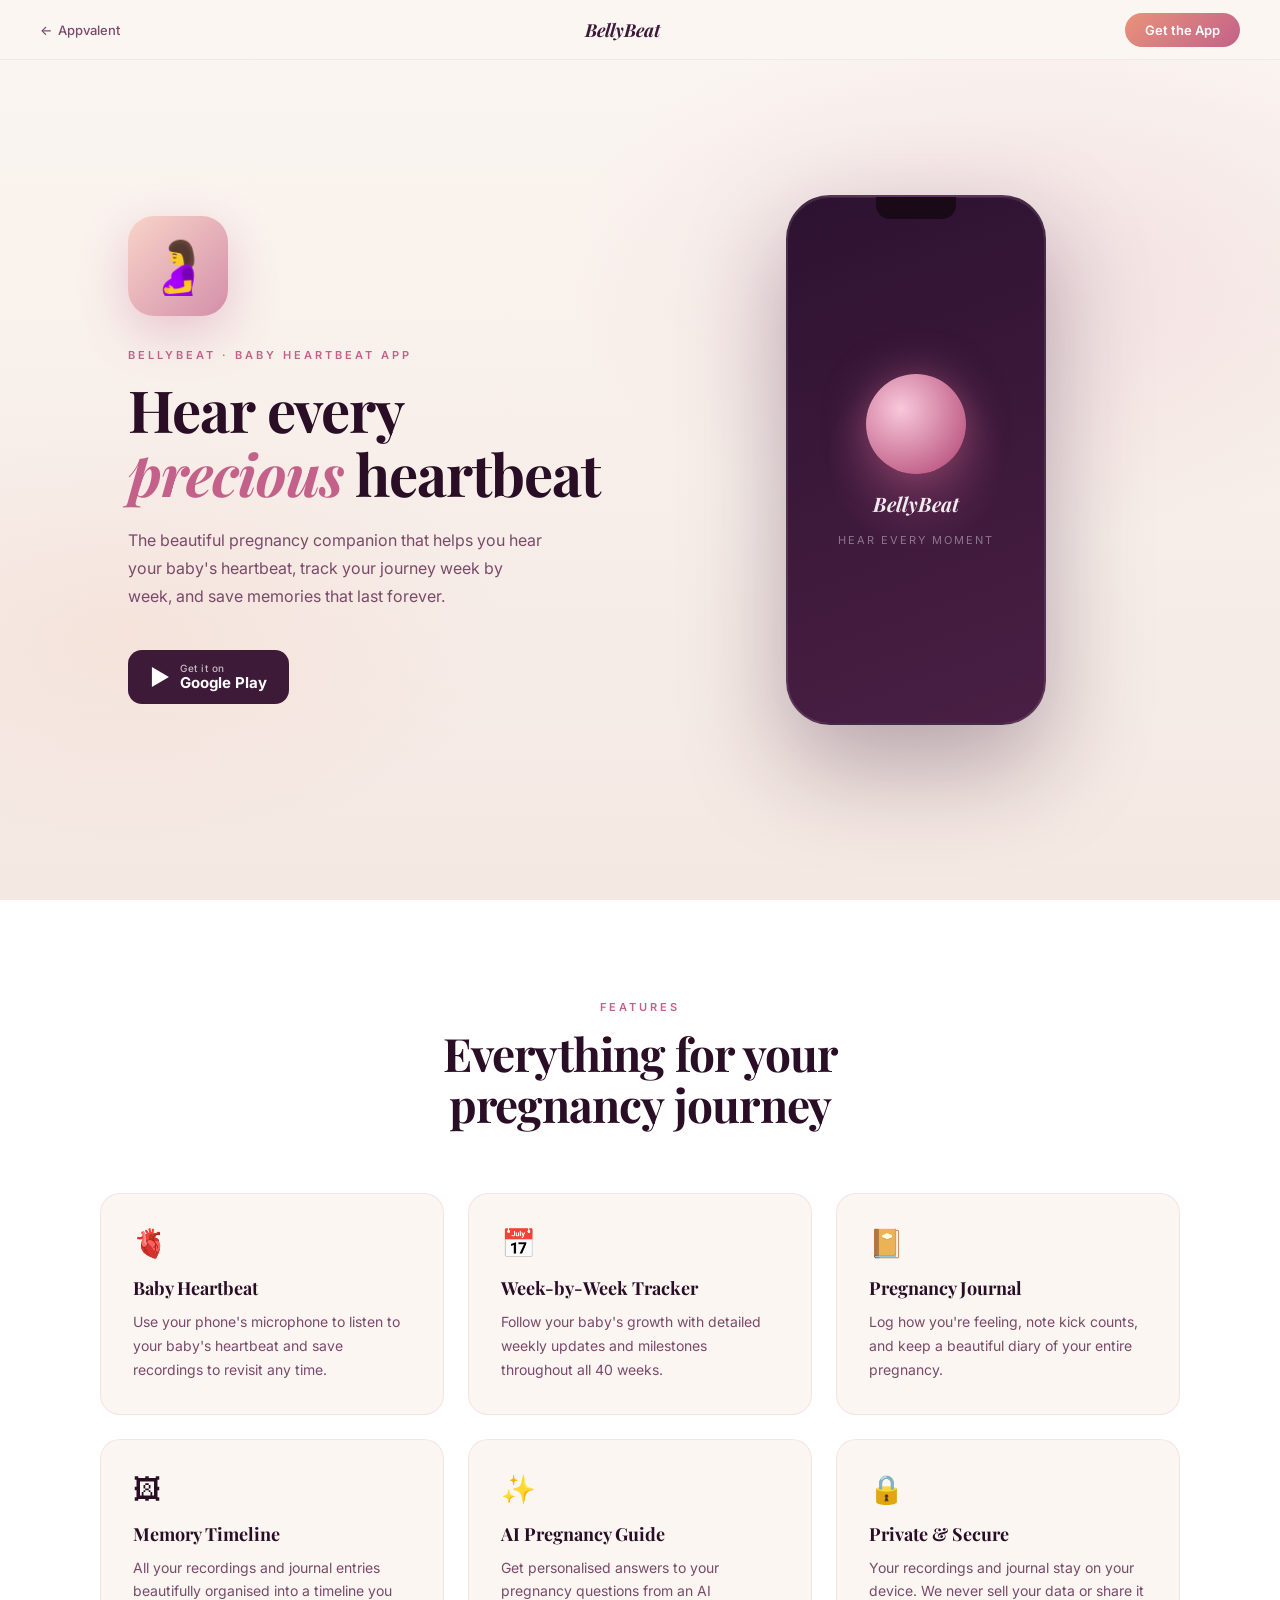
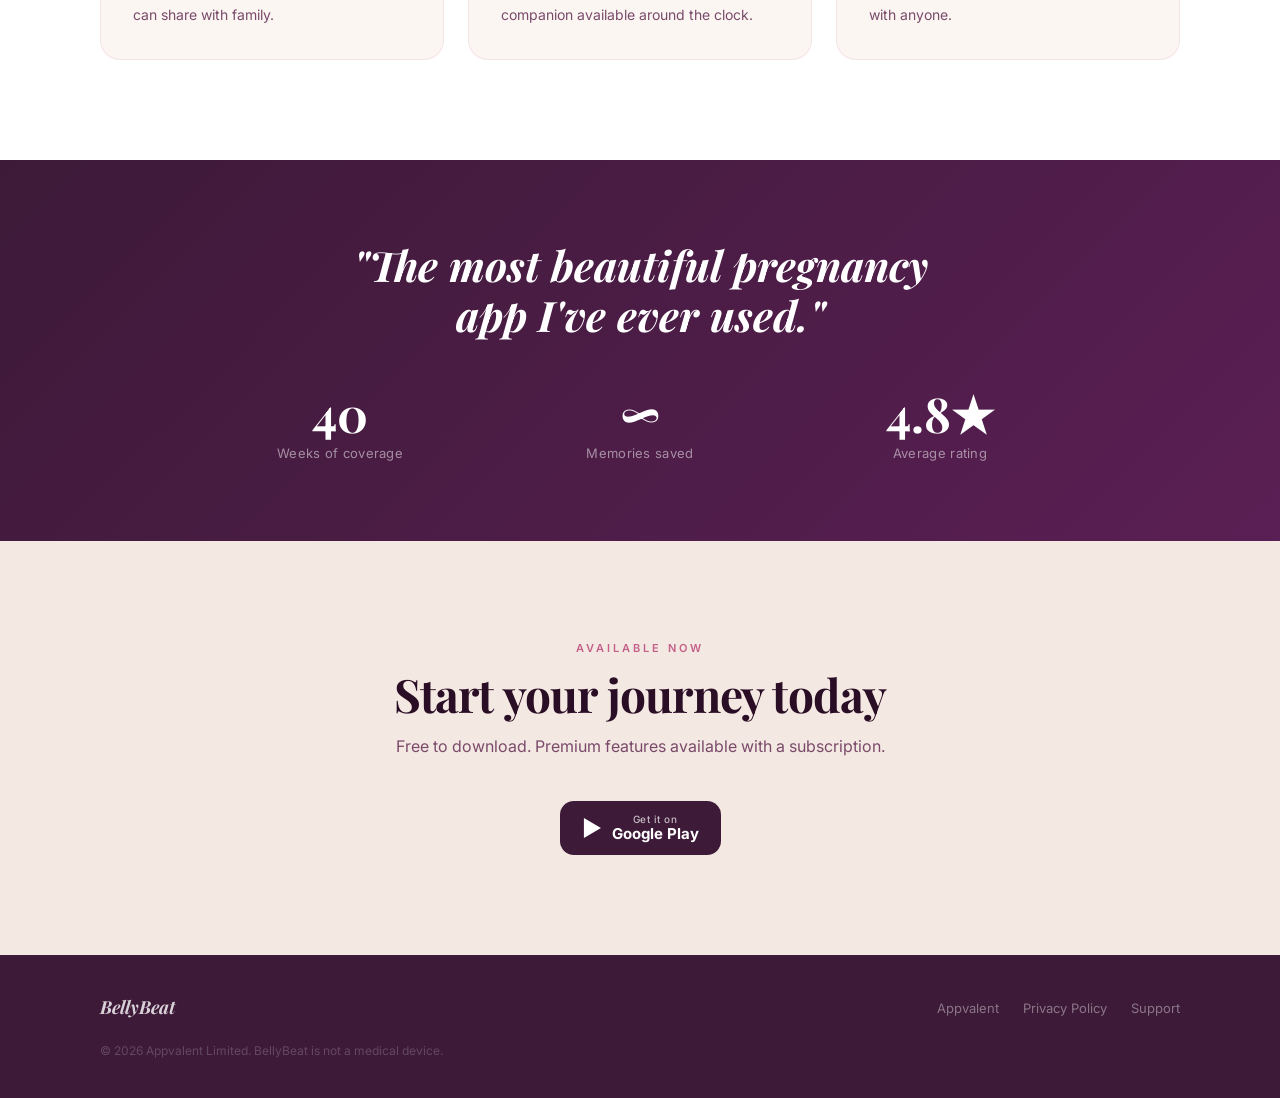
==== bellybeat/index.html @ 1d67fa13 "Initial Appvalent website with BellyBeat sub-page" ====
<!DOCTYPE html>
<html lang="en">
<head>
  <meta charset="UTF-8" />
  <meta name="viewport" content="width=device-width, initial-scale=1.0" />
  <title>BellyBeat — Baby Heartbeat &amp; Pregnancy Tracker</title>
  <meta name="description" content="Hear your baby's heartbeat, track your pregnancy journey, and save precious memories — all in one beautiful app." />
  <link rel="preconnect" href="https://fonts.googleapis.com" />
  <link rel="preconnect" href="https://fonts.gstatic.com" crossorigin />
  <link href="https://fonts.googleapis.com/css2?family=Playfair+Display:ital,wght@0,500;0,700;1,500&family=Inter:wght@300;400;500;600&display=swap" rel="stylesheet" />
  <style>
    *, *::before, *::after { box-sizing: border-box; margin: 0; padding: 0; }

    :root {
      --plum:     #3D1A38;
      --rose:     #C4618A;
      --peach:    #E8937A;
      --cream:    #FBF6F2;
      --cream-2:  #F4E8E2;
      --ink:      #2A0E26;
      --ink-soft: #7A4A6A;
      --ink-mute: #B490A8;
      --white:    #FFFFFF;
      --radius:   20px;
    }

    html { scroll-behavior: smooth; }

    body {
      font-family: 'Inter', sans-serif;
      background: var(--cream);
      color: var(--ink);
      -webkit-font-smoothing: antialiased;
    }

    /* ── Nav ─────────────────────────────────────────── */
    nav {
      position: fixed; top: 0; left: 0; right: 0; z-index: 100;
      display: flex; align-items: center; justify-content: space-between;
      padding: 0 40px; height: 60px;
      background: rgba(251,246,242,0.88);
      backdrop-filter: blur(16px);
      border-bottom: 1px solid rgba(196,97,138,0.1);
    }
    .nav-back {
      font-size: 13px; font-weight: 500;
      color: var(--ink-soft); text-decoration: none;
      display: flex; align-items: center; gap: 6px;
      transition: color 0.2s;
    }
    .nav-back:hover { color: var(--ink); }
    .nav-brand {
      font-family: 'Playfair Display', serif;
      font-size: 18px; font-weight: 700; font-style: italic;
      color: var(--plum);
    }
    .nav-cta {
      display: flex; align-items: center; gap: 8px;
    }
    .btn-primary {
      background: linear-gradient(135deg, var(--peach), var(--rose));
      color: var(--white);
      padding: 9px 20px; border-radius: 100px;
      font-size: 13px; font-weight: 600;
      text-decoration: none; transition: opacity 0.2s, transform 0.2s;
    }
    .btn-primary:hover { opacity: 0.88; transform: translateY(-1px); }

    /* ── Hero ────────────────────────────────────────── */
    .hero {
      min-height: 100vh;
      display: flex; align-items: center;
      padding: 100px 24px 80px;
      background:
        radial-gradient(ellipse 60% 50% at 80% 30%, rgba(196,97,138,0.12) 0%, transparent 60%),
        radial-gradient(ellipse 50% 40% at 10% 70%, rgba(232,147,122,0.10) 0%, transparent 60%),
        linear-gradient(180deg, var(--cream) 0%, var(--cream-2) 100%);
    }
    .hero-inner {
      max-width: 1080px; margin: 0 auto;
      display: grid; grid-template-columns: 1fr 1fr;
      gap: 80px; align-items: center;
    }
    .hero-app-icon {
      width: 100px; height: 100px; border-radius: 26px;
      background: linear-gradient(135deg, #F8D4C8, #D48FAA);
      display: flex; align-items: center; justify-content: center;
      font-size: 52px; margin-bottom: 32px;
      box-shadow: 0 16px 48px rgba(196,97,138,0.3);
    }
    .hero-eyebrow {
      font-size: 11px; font-weight: 600;
      letter-spacing: 3px; text-transform: uppercase;
      color: var(--rose); margin-bottom: 16px;
    }
    .hero h1 {
      font-family: 'Playfair Display', serif;
      font-size: clamp(36px, 5vw, 58px);
      font-weight: 700; line-height: 1.1;
      letter-spacing: -1px; color: var(--ink);
      margin-bottom: 20px;
    }
    .hero h1 em { font-style: italic; color: var(--rose); }
    .hero-sub {
      font-size: 16px; line-height: 1.75;
      color: var(--ink-soft); margin-bottom: 40px;
      max-width: 420px;
    }
    .hero-buttons {
      display: flex; flex-wrap: wrap; gap: 12px;
    }
    .btn-store {
      display: flex; align-items: center; gap: 10px;
      background: var(--plum); color: var(--white);
      padding: 12px 22px; border-radius: 14px;
      text-decoration: none; transition: opacity 0.2s, transform 0.2s;
    }
    .btn-store:hover { opacity: 0.85; transform: translateY(-2px); }
    .btn-store-icon { font-size: 22px; line-height: 1; }
    .btn-store-text { display: flex; flex-direction: column; }
    .btn-store-label { font-size: 10px; font-weight: 500; opacity: 0.7; letter-spacing: 0.5px; }
    .btn-store-name { font-size: 15px; font-weight: 700; line-height: 1.2; }

    /* Phone mockup */
    .hero-visual {
      display: flex; justify-content: center; align-items: center;
    }
    .phone-mockup {
      width: 260px; height: 530px;
      background: linear-gradient(160deg, #2D1230, #4A1F45);
      border-radius: 44px;
      border: 2px solid rgba(255,255,255,0.1);
      box-shadow:
        0 40px 100px rgba(61,26,56,0.35),
        inset 0 1px 0 rgba(255,255,255,0.08);
      display: flex; flex-direction: column;
      align-items: center; justify-content: center;
      gap: 16px; padding: 32px;
      position: relative; overflow: hidden;
    }
    .phone-mockup::before {
      content: '';
      position: absolute; top: 0; left: 50%; transform: translateX(-50%);
      width: 80px; height: 22px;
      background: #1a0a18; border-radius: 0 0 14px 14px;
    }
    .phone-glow {
      position: absolute; top: 50%; left: 50%;
      transform: translate(-50%, -50%);
      width: 180px; height: 180px; border-radius: 50%;
      background: radial-gradient(circle, rgba(196,97,138,0.3), transparent 70%);
    }
    .phone-orb {
      width: 100px; height: 100px; border-radius: 50%;
      background: radial-gradient(circle at 35% 35%, #F8C8DA, #B04070);
      box-shadow: 0 0 40px rgba(196,97,138,0.5);
      position: relative; z-index: 1;
    }
    .phone-title {
      font-family: 'Playfair Display', serif;
      font-size: 20px; font-weight: 700; font-style: italic;
      color: rgba(255,255,255,0.9);
      position: relative; z-index: 1;
    }
    .phone-sub {
      font-size: 11px; color: rgba(255,255,255,0.4);
      letter-spacing: 2px; text-transform: uppercase;
      position: relative; z-index: 1;
    }

    /* ── Features ────────────────────────────────────── */
    .features-section {
      padding: 100px 24px;
      background: var(--white);
    }
    .features-inner { max-width: 1080px; margin: 0 auto; }
    .features-header { text-align: center; margin-bottom: 64px; }
    .section-label {
      font-size: 11px; font-weight: 600;
      letter-spacing: 3px; text-transform: uppercase;
      color: var(--rose); margin-bottom: 14px;
    }
    .section-title {
      font-family: 'Playfair Display', serif;
      font-size: clamp(30px, 4vw, 46px);
      font-weight: 700; line-height: 1.1;
      letter-spacing: -0.8px; color: var(--ink);
    }
    .features-grid {
      display: grid;
      grid-template-columns: repeat(auto-fill, minmax(280px, 1fr));
      gap: 24px;
    }
    .feature-card {
      padding: 32px; border-radius: 20px;
      border: 1px solid rgba(196,97,138,0.12);
      background: var(--cream);
      transition: box-shadow 0.2s, transform 0.2s;
    }
    .feature-card:hover {
      box-shadow: 0 12px 40px rgba(61,26,56,0.08);
      transform: translateY(-2px);
    }
    .feature-icon {
      font-size: 28px; margin-bottom: 16px;
    }
    .feature-card h3 {
      font-family: 'Playfair Display', serif;
      font-size: 18px; font-weight: 700;
      color: var(--ink); margin-bottom: 10px;
    }
    .feature-card p {
      font-size: 14px; line-height: 1.7;
      color: var(--ink-soft);
    }

    /* ── Stats ───────────────────────────────────────── */
    .stats-section {
      padding: 80px 24px;
      background: linear-gradient(135deg, var(--plum), #5A1F54);
    }
    .stats-inner {
      max-width: 860px; margin: 0 auto; text-align: center;
    }
    .stats-title {
      font-family: 'Playfair Display', serif;
      font-size: clamp(28px, 4vw, 42px);
      font-weight: 700; font-style: italic;
      color: var(--white); margin-bottom: 48px; line-height: 1.2;
    }
    .stats-grid {
      display: grid;
      grid-template-columns: repeat(auto-fit, minmax(160px, 1fr));
      gap: 40px;
    }
    .stat-item {}
    .stat-number {
      font-family: 'Playfair Display', serif;
      font-size: 48px; font-weight: 700;
      color: var(--white); line-height: 1;
    }
    .stat-label {
      font-size: 13px; color: rgba(255,255,255,0.5);
      margin-top: 8px; letter-spacing: 0.3px;
    }

    /* ── CTA ─────────────────────────────────────────── */
    .cta-section {
      padding: 100px 24px;
      background: var(--cream-2);
      text-align: center;
    }
    .cta-section .section-title { margin-bottom: 14px; }
    .cta-sub {
      font-size: 16px; color: var(--ink-soft);
      margin-bottom: 40px; line-height: 1.7;
    }
    .cta-buttons {
      display: flex; justify-content: center; flex-wrap: wrap; gap: 12px;
    }

    /* ── Footer ──────────────────────────────────────── */
    footer {
      background: var(--plum);
      padding: 40px 24px;
    }
    .footer-inner {
      max-width: 1080px; margin: 0 auto;
      display: flex; align-items: center; justify-content: space-between;
      flex-wrap: wrap; gap: 16px;
    }
    .footer-brand {
      font-family: 'Playfair Display', serif;
      font-size: 18px; font-weight: 700; font-style: italic;
      color: rgba(255,255,255,0.8);
    }
    .footer-links {
      display: flex; gap: 24px; list-style: none;
    }
    .footer-links a {
      font-size: 13px; color: rgba(255,255,255,0.4);
      text-decoration: none; transition: color 0.2s;
    }
    .footer-links a:hover { color: rgba(255,255,255,0.8); }
    .footer-copy {
      font-size: 12px; color: rgba(255,255,255,0.2);
      width: 100%; margin-top: 8px;
    }

    /* ── Responsive ──────────────────────────────────── */
    @media (max-width: 768px) {
      .hero-inner { grid-template-columns: 1fr; gap: 48px; }
      .hero-visual { order: -1; }
      .phone-mockup { width: 200px; height: 400px; }
      nav { padding: 0 20px; }
      .nav-back span { display: none; }
    }
    @media (max-width: 480px) {
      .footer-inner { flex-direction: column; align-items: flex-start; }
    }
  </style>
</head>
<body>

  <nav>
    <a href="/" class="nav-back">← <span>Appvalent</span></a>
    <div class="nav-brand">BellyBeat</div>
    <div class="nav-cta">
      <a href="https://play.google.com/store/apps/details?id=com.bellybeat.app" class="btn-primary" target="_blank">Get the App</a>
    </div>
  </nav>

  <!-- Hero -->
  <section class="hero">
    <div class="hero-inner">
      <div>
        <div class="hero-app-icon">🤰</div>
        <div class="hero-eyebrow">BellyBeat · Baby Heartbeat App</div>
        <h1>Hear every<br><em>precious</em> heartbeat</h1>
        <p class="hero-sub">The beautiful pregnancy companion that helps you hear your baby's heartbeat, track your journey week by week, and save memories that last forever.</p>
        <div class="hero-buttons">
          <a href="https://play.google.com/store/apps/details?id=com.bellybeat.app" class="btn-store" target="_blank">
            <span class="btn-store-icon">▶</span>
            <span class="btn-store-text">
              <span class="btn-store-label">Get it on</span>
              <span class="btn-store-name">Google Play</span>
            </span>
          </a>
        </div>
      </div>
      <div class="hero-visual">
        <div class="phone-mockup">
          <div class="phone-glow"></div>
          <div class="phone-orb"></div>
          <div class="phone-title">BellyBeat</div>
          <div class="phone-sub">Hear every moment</div>
        </div>
      </div>
    </div>
  </section>

  <!-- Features -->
  <section class="features-section" id="features">
    <div class="features-inner">
      <div class="features-header">
        <div class="section-label">Features</div>
        <h2 class="section-title">Everything for your<br>pregnancy journey</h2>
      </div>
      <div class="features-grid">
        <div class="feature-card">
          <div class="feature-icon">🫀</div>
          <h3>Baby Heartbeat</h3>
          <p>Use your phone's microphone to listen to your baby's heartbeat and save recordings to revisit any time.</p>
        </div>
        <div class="feature-card">
          <div class="feature-icon">📅</div>
          <h3>Week-by-Week Tracker</h3>
          <p>Follow your baby's growth with detailed weekly updates and milestones throughout all 40 weeks.</p>
        </div>
        <div class="feature-card">
          <div class="feature-icon">📔</div>
          <h3>Pregnancy Journal</h3>
          <p>Log how you're feeling, note kick counts, and keep a beautiful diary of your entire pregnancy.</p>
        </div>
        <div class="feature-card">
          <div class="feature-icon">🖼</div>
          <h3>Memory Timeline</h3>
          <p>All your recordings and journal entries beautifully organised into a timeline you can share with family.</p>
        </div>
        <div class="feature-card">
          <div class="feature-icon">✨</div>
          <h3>AI Pregnancy Guide</h3>
          <p>Get personalised answers to your pregnancy questions from an AI companion available around the clock.</p>
        </div>
        <div class="feature-card">
          <div class="feature-icon">🔒</div>
          <h3>Private &amp; Secure</h3>
          <p>Your recordings and journal stay on your device. We never sell your data or share it with anyone.</p>
        </div>
      </div>
    </div>
  </section>

  <!-- Stats -->
  <section class="stats-section">
    <div class="stats-inner">
      <h2 class="stats-title">"The most beautiful pregnancy<br>app I've ever used."</h2>
      <div class="stats-grid">
        <div class="stat-item">
          <div class="stat-number">40</div>
          <div class="stat-label">Weeks of coverage</div>
        </div>
        <div class="stat-item">
          <div class="stat-number">∞</div>
          <div class="stat-label">Memories saved</div>
        </div>
        <div class="stat-item">
          <div class="stat-number">4.8★</div>
          <div class="stat-label">Average rating</div>
        </div>
      </div>
    </div>
  </section>

  <!-- CTA -->
  <section class="cta-section">
    <div class="section-label">Available now</div>
    <h2 class="section-title">Start your journey today</h2>
    <p class="cta-sub">Free to download. Premium features available with a subscription.</p>
    <div class="cta-buttons">
      <a href="https://play.google.com/store/apps/details?id=com.bellybeat.app" class="btn-store" target="_blank" style="background:var(--plum);">
        <span class="btn-store-icon">▶</span>
        <span class="btn-store-text">
          <span class="btn-store-label">Get it on</span>
          <span class="btn-store-name">Google Play</span>
        </span>
      </a>
    </div>
  </section>

  <!-- Footer -->
  <footer>
    <div class="footer-inner">
      <div class="footer-brand">BellyBeat</div>
      <ul class="footer-links">
        <li><a href="/">Appvalent</a></li>
        <li><a href="/bellybeat/privacy">Privacy Policy</a></li>
        <li><a href="mailto:hello@appvalent.com">Support</a></li>
      </ul>
      <div class="footer-copy">© 2026 Appvalent Limited. BellyBeat is not a medical device.</div>
    </div>
  </footer>

</body>
</html>
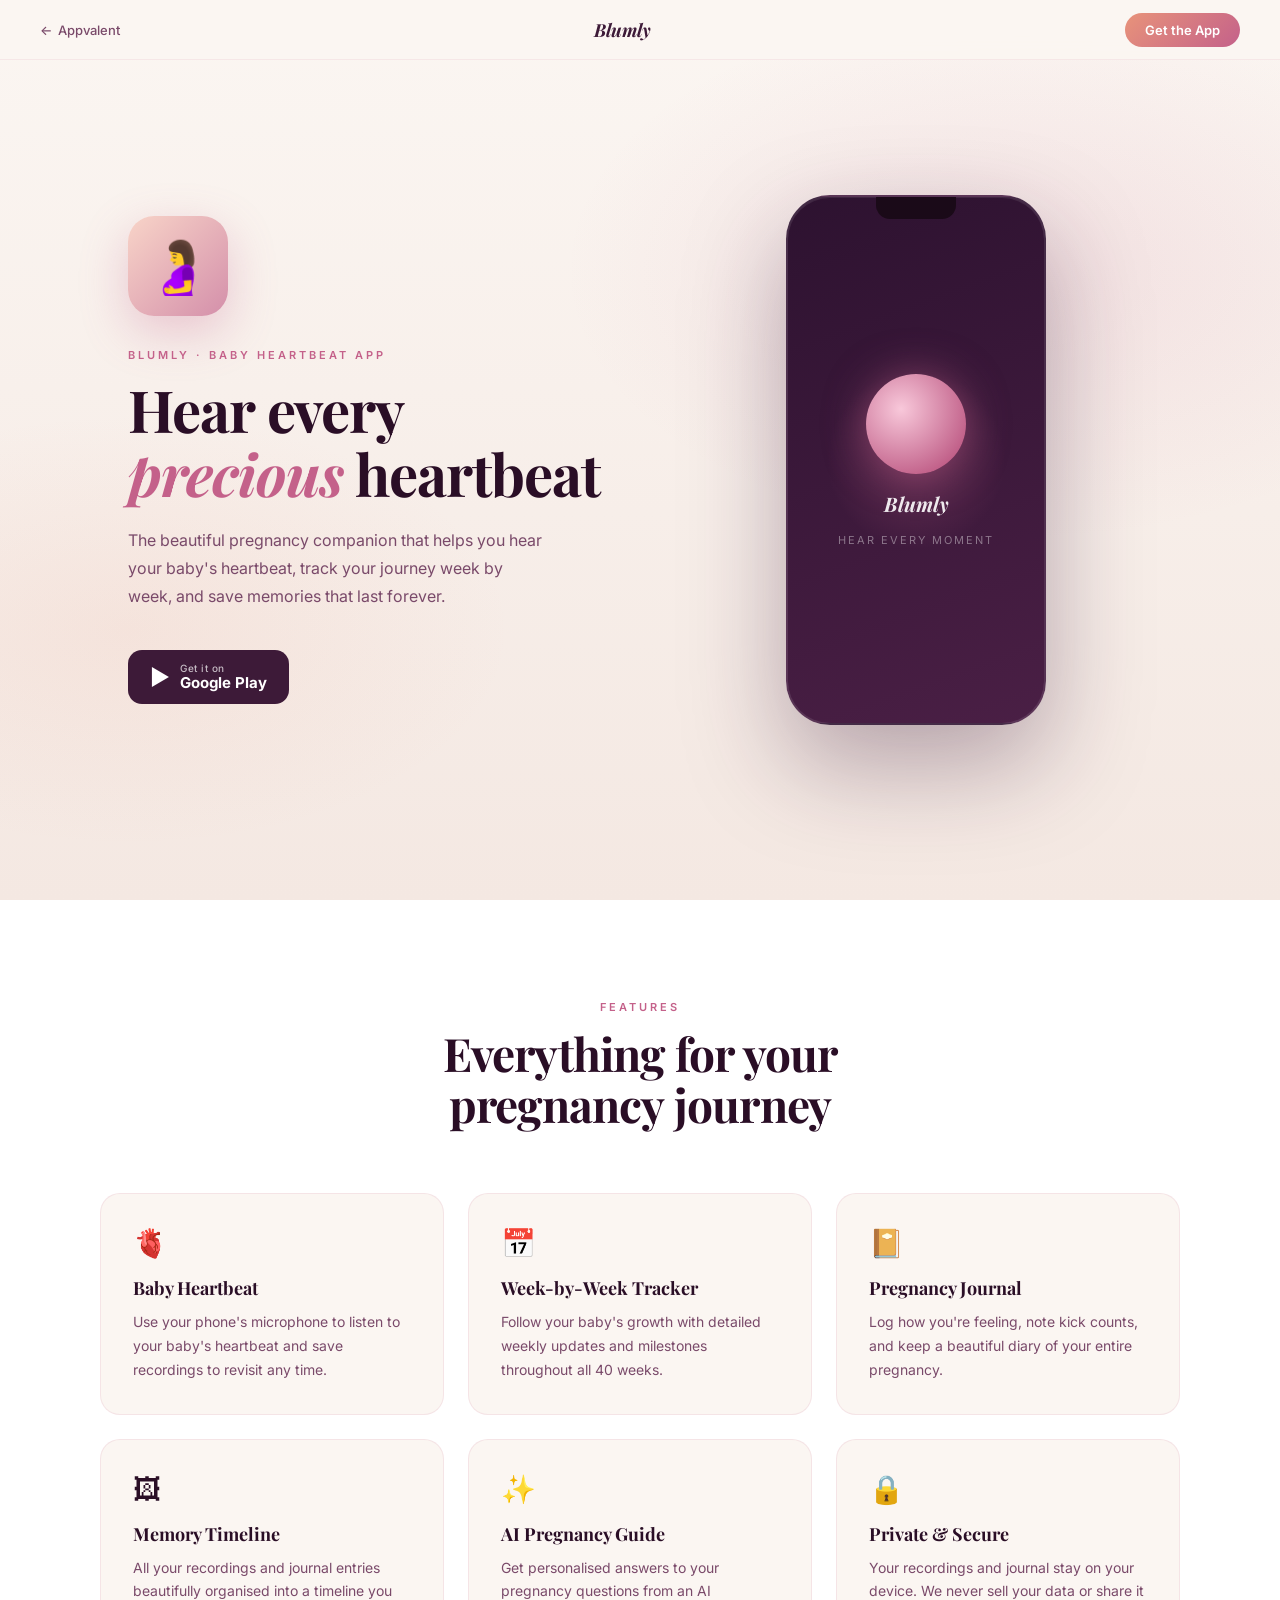
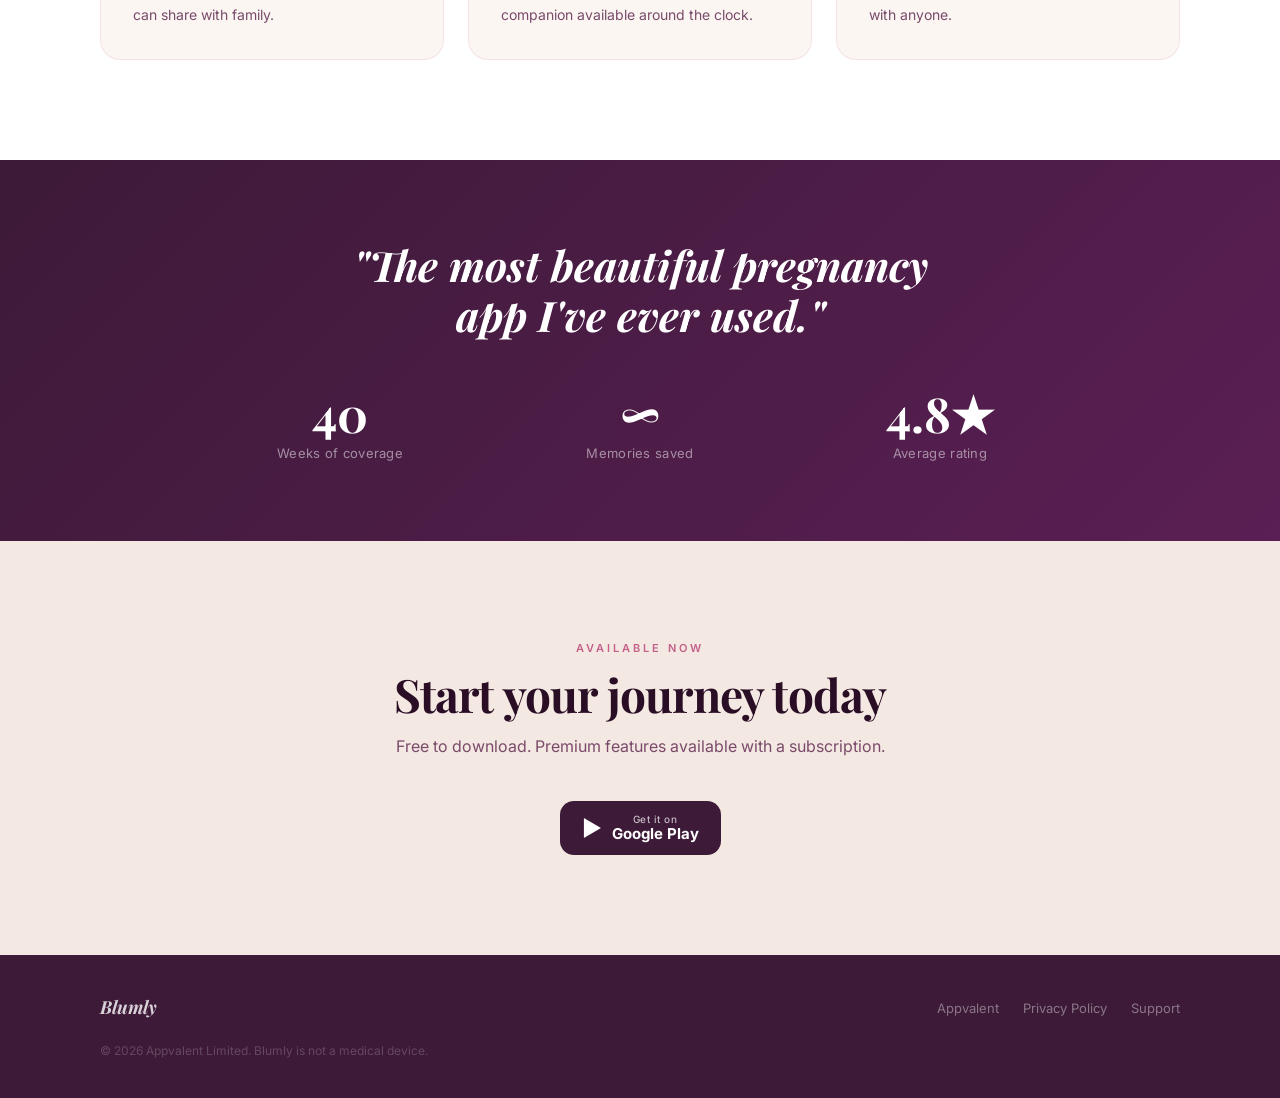
==== commit d4b009a9: "Rebrand BellyBeat to Blumly across website Update all display references from "BellyBeat" to "Blumly" ====
--- a/bellybeat/index.html
+++ b/bellybeat/index.html
@@ -3,7 +3,7 @@
 <head>
   <meta charset="UTF-8" />
   <meta name="viewport" content="width=device-width, initial-scale=1.0" />
-  <title>BellyBeat — Baby Heartbeat &amp; Pregnancy Tracker</title>
+  <title>Blumly — Baby Heartbeat &amp; Pregnancy Tracker</title>
   <meta name="description" content="Hear your baby's heartbeat, track your pregnancy journey, and save precious memories — all in one beautiful app." />
   <link rel="preconnect" href="https://fonts.googleapis.com" />
   <link rel="preconnect" href="https://fonts.gstatic.com" crossorigin />
@@ -304,7 +304,7 @@
 
   <nav>
     <a href="/" class="nav-back">← <span>Appvalent</span></a>
-    <div class="nav-brand">BellyBeat</div>
+    <div class="nav-brand">Blumly</div>
     <div class="nav-cta">
       <a href="https://play.google.com/store/apps/details?id=com.bellybeat.app" class="btn-primary" target="_blank">Get the App</a>
     </div>
@@ -315,7 +315,7 @@
     <div class="hero-inner">
       <div>
         <div class="hero-app-icon">🤰</div>
-        <div class="hero-eyebrow">BellyBeat · Baby Heartbeat App</div>
+        <div class="hero-eyebrow">Blumly · Baby Heartbeat App</div>
         <h1>Hear every<br><em>precious</em> heartbeat</h1>
         <p class="hero-sub">The beautiful pregnancy companion that helps you hear your baby's heartbeat, track your journey week by week, and save memories that last forever.</p>
         <div class="hero-buttons">
@@ -332,7 +332,7 @@
         <div class="phone-mockup">
           <div class="phone-glow"></div>
           <div class="phone-orb"></div>
-          <div class="phone-title">BellyBeat</div>
+          <div class="phone-title">Blumly</div>
           <div class="phone-sub">Hear every moment</div>
         </div>
       </div>
@@ -421,13 +421,13 @@
   <!-- Footer -->
   <footer>
     <div class="footer-inner">
-      <div class="footer-brand">BellyBeat</div>
+      <div class="footer-brand">Blumly</div>
       <ul class="footer-links">
         <li><a href="/">Appvalent</a></li>
         <li><a href="/bellybeat/privacy">Privacy Policy</a></li>
         <li><a href="mailto:hello@appvalent.com">Support</a></li>
       </ul>
-      <div class="footer-copy">© 2026 Appvalent Limited. BellyBeat is not a medical device.</div>
+      <div class="footer-copy">© 2026 Appvalent Limited. Blumly is not a medical device.</div>
     </div>
   </footer>
 
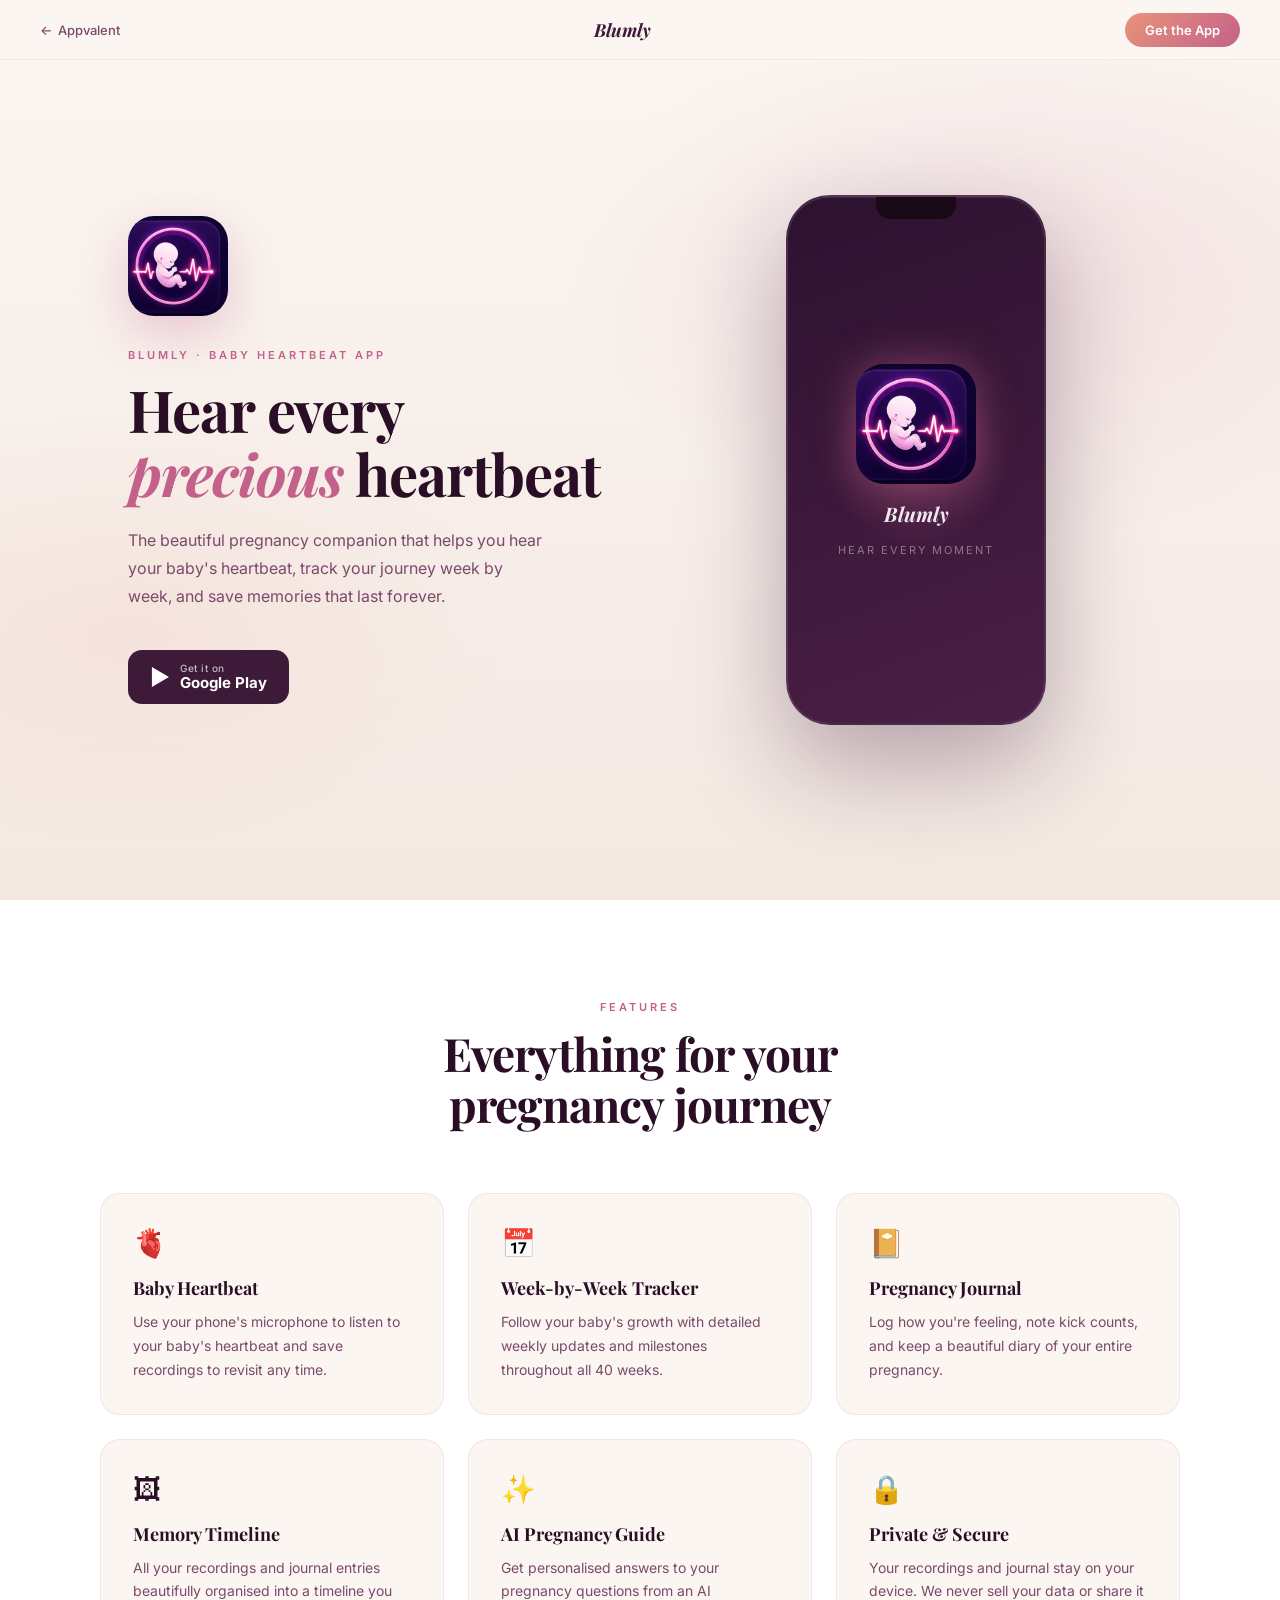
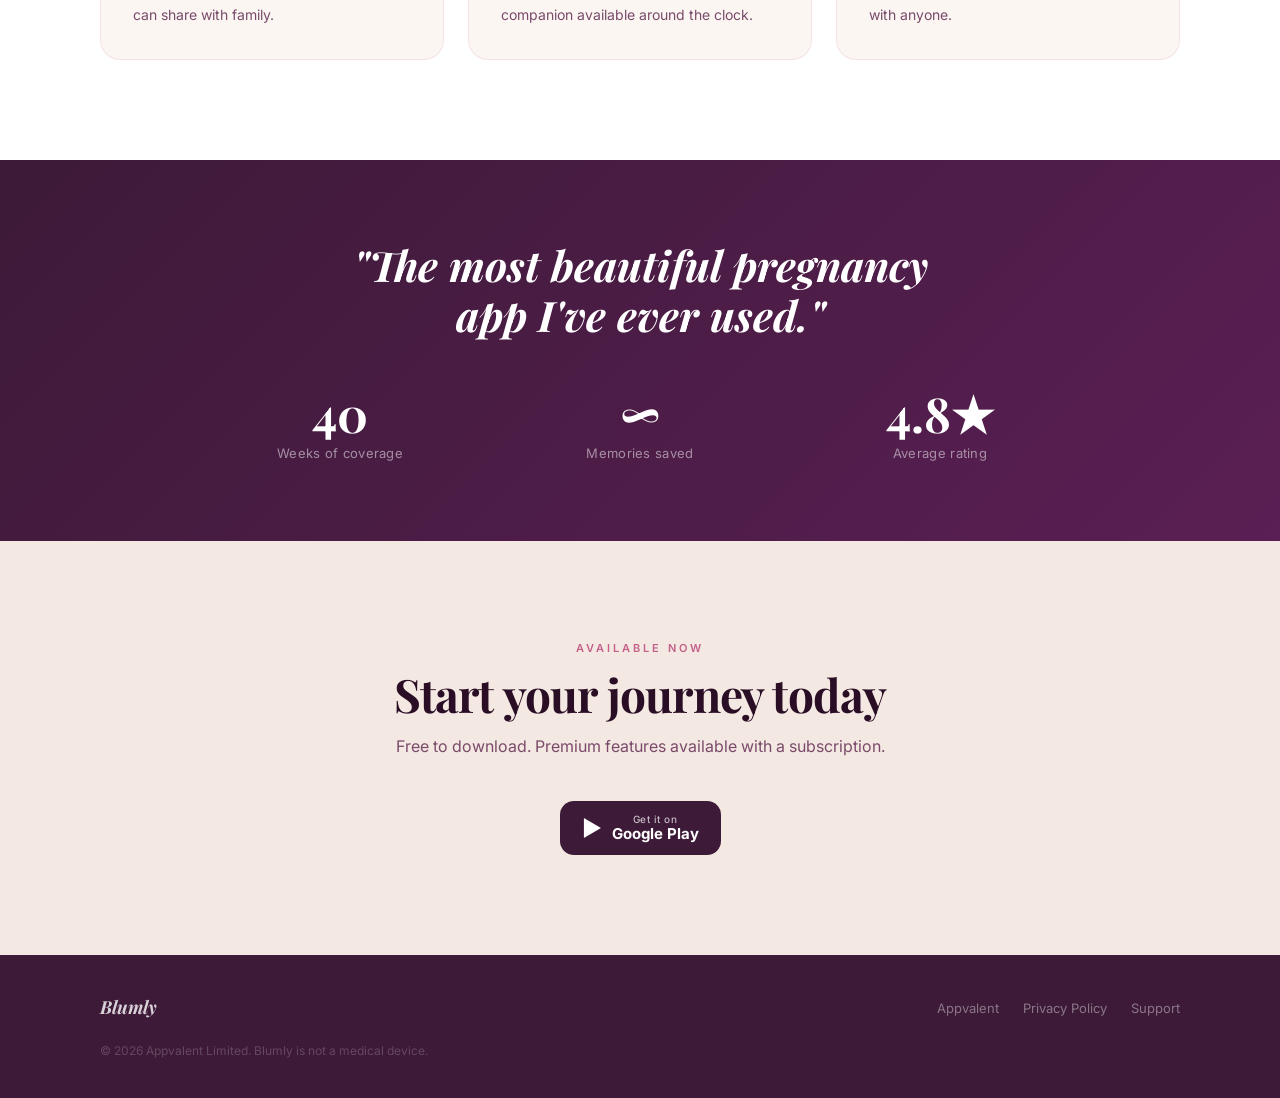
==== commit fb249e8d: "Replace emoji placeholder with real Blumly app icon Add app-icon.png and update homepage card, belly" ====
--- a/bellybeat/index.html
+++ b/bellybeat/index.html
@@ -83,10 +83,12 @@
     }
     .hero-app-icon {
       width: 100px; height: 100px; border-radius: 26px;
-      background: linear-gradient(135deg, #F8D4C8, #D48FAA);
-      display: flex; align-items: center; justify-content: center;
-      font-size: 52px; margin-bottom: 32px;
+      margin-bottom: 32px;
       box-shadow: 0 16px 48px rgba(196,97,138,0.3);
+      overflow: hidden; display: block;
+    }
+    .hero-app-icon img {
+      width: 100%; height: 100%; display: block;
     }
     .hero-eyebrow {
       font-size: 11px; font-weight: 600;
@@ -151,11 +153,12 @@
       background: radial-gradient(circle, rgba(196,97,138,0.3), transparent 70%);
     }
     .phone-orb {
-      width: 100px; height: 100px; border-radius: 50%;
-      background: radial-gradient(circle at 35% 35%, #F8C8DA, #B04070);
+      width: 120px; height: 120px; border-radius: 28px;
+      overflow: hidden;
       box-shadow: 0 0 40px rgba(196,97,138,0.5);
       position: relative; z-index: 1;
     }
+    .phone-orb img { width: 100%; height: 100%; display: block; }
     .phone-title {
       font-family: 'Playfair Display', serif;
       font-size: 20px; font-weight: 700; font-style: italic;
@@ -314,7 +317,7 @@
   <section class="hero">
     <div class="hero-inner">
       <div>
-        <div class="hero-app-icon">🤰</div>
+        <div class="hero-app-icon"><img src="/bellybeat/app-icon.png" alt="Blumly app icon" /></div>
         <div class="hero-eyebrow">Blumly · Baby Heartbeat App</div>
         <h1>Hear every<br><em>precious</em> heartbeat</h1>
         <p class="hero-sub">The beautiful pregnancy companion that helps you hear your baby's heartbeat, track your journey week by week, and save memories that last forever.</p>
@@ -331,7 +334,7 @@
       <div class="hero-visual">
         <div class="phone-mockup">
           <div class="phone-glow"></div>
-          <div class="phone-orb"></div>
+          <div class="phone-orb"><img src="/bellybeat/app-icon.png" alt="Blumly" /></div>
           <div class="phone-title">Blumly</div>
           <div class="phone-sub">Hear every moment</div>
         </div>
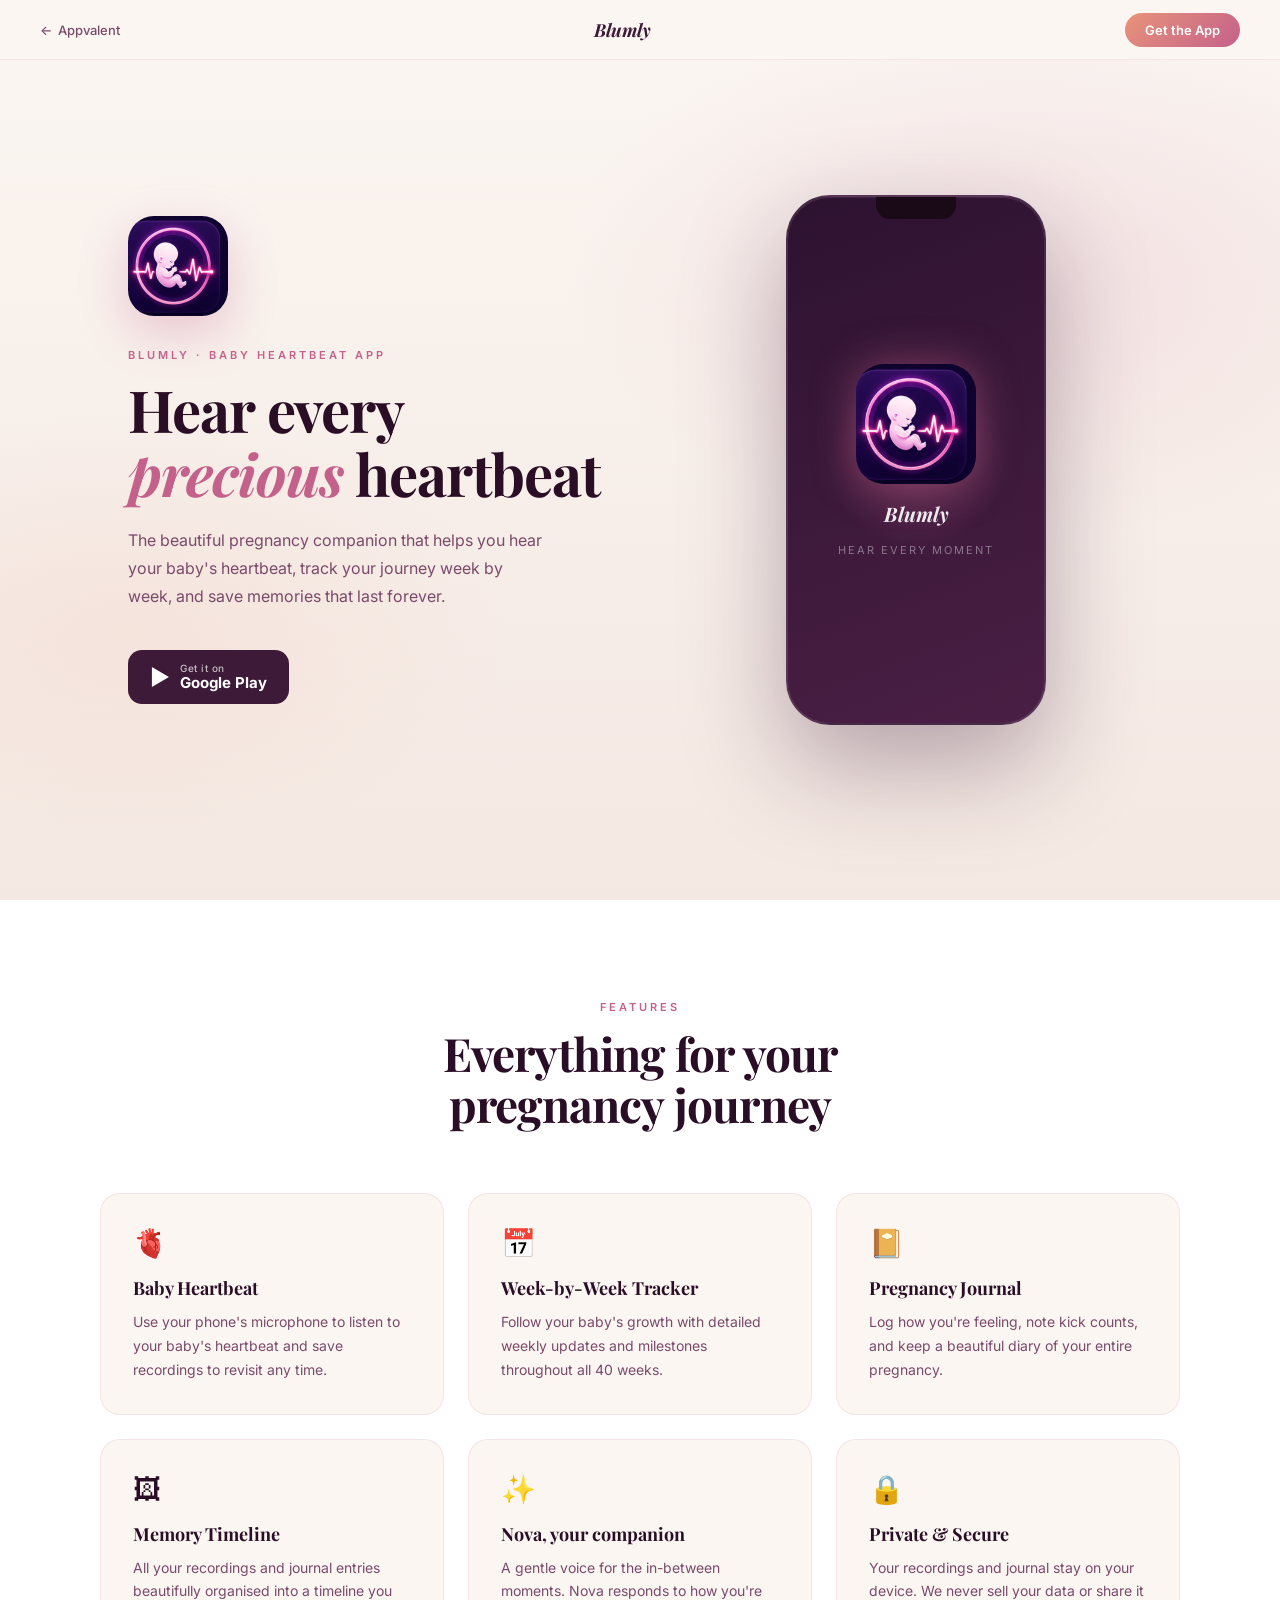
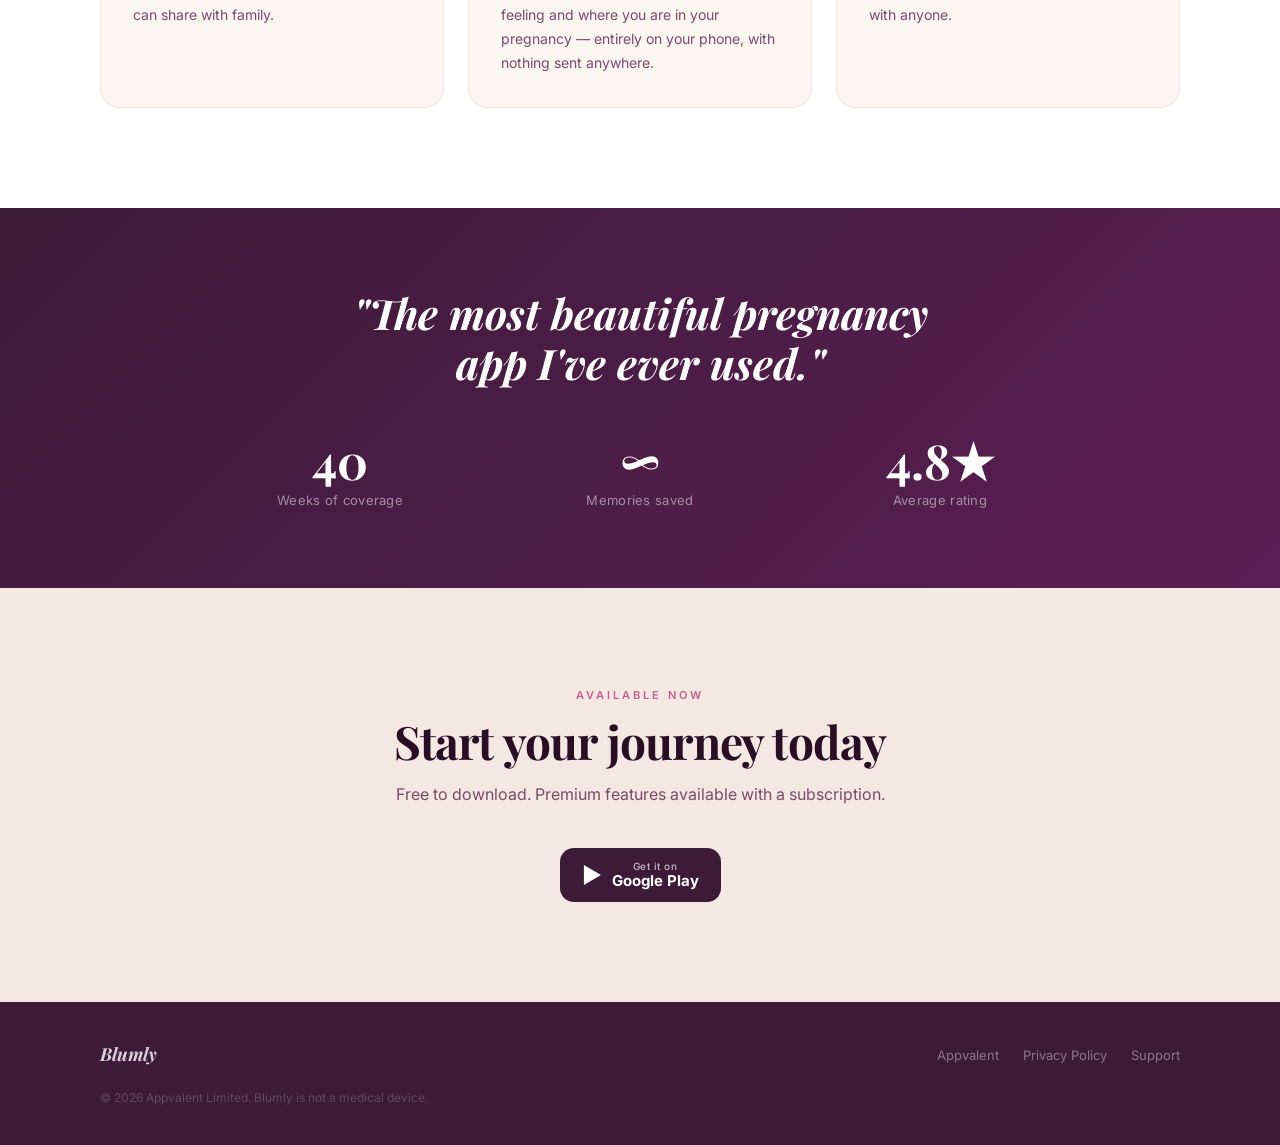
==== commit 63c91bc4: "Fix Blumly's dead privacy link, and stop claiming Nova is an AI The footer has linked /bellybeat/pri" ====
--- a/bellybeat/index.html
+++ b/bellybeat/index.html
@@ -372,8 +372,8 @@
         </div>
         <div class="feature-card">
           <div class="feature-icon">✨</div>
-          <h3>AI Pregnancy Guide</h3>
-          <p>Get personalised answers to your pregnancy questions from an AI companion available around the clock.</p>
+          <h3>Nova, your companion</h3>
+          <p>A gentle voice for the in-between moments. Nova responds to how you're feeling and where you are in your pregnancy — entirely on your phone, with nothing sent anywhere.</p>
         </div>
         <div class="feature-card">
           <div class="feature-icon">🔒</div>
@@ -427,7 +427,7 @@
       <div class="footer-brand">Blumly</div>
       <ul class="footer-links">
         <li><a href="/">Appvalent</a></li>
-        <li><a href="/bellybeat/privacy">Privacy Policy</a></li>
+        <li><a href="/bellybeat/privacy/">Privacy Policy</a></li>
         <li><a href="mailto:hello@appvalent.com">Support</a></li>
       </ul>
       <div class="footer-copy">© 2026 Appvalent Limited. Blumly is not a medical device.</div>
